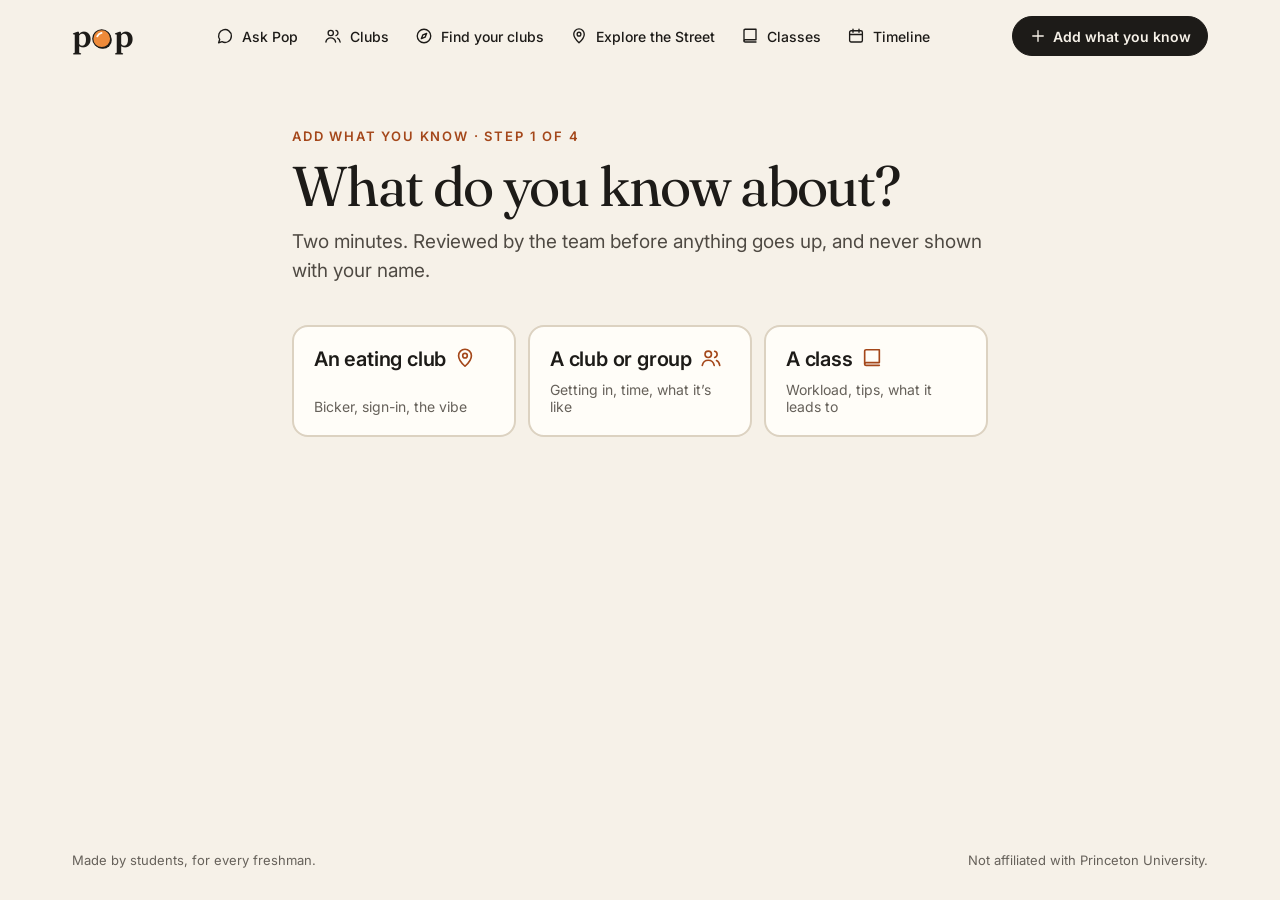
==== add.html @ 15ee219c "Add contribution page, backend, review page and Gemini-backed Ask Pop - Add what you know: questions" ====
<!doctype html>
<html lang="en">
<head>
  <meta charset="utf-8">
  <meta name="viewport" content="width=device-width, initial-scale=1">
  <title>Add what you know · pop</title>
  <link rel="icon" href="assets/bubble.svg" type="image/svg+xml">
  <link rel="preconnect" href="https://fonts.googleapis.com">
  <link rel="preconnect" href="https://fonts.gstatic.com" crossorigin>
  <link rel="stylesheet" href="https://fonts.googleapis.com/css2?family=Fraunces:ital,opsz,wght@0,9..144,300..700;1,9..144,300..700&family=Inter:wght@400;500;600;700&display=swap">
  <link rel="stylesheet" href="css/styles.css">
</head>
<body>
<div class="page">
  <header data-header="add"></header>
  <main class="club-main" id="app"></main>
  <footer data-footer></footer>
</div>
<script src="js/shared.js"></script>
<script src="js/data.js"></script>
<script src="js/add.js"></script>
</body>
</html>
---- css/styles.css ----
/* pop — Popping the Orange Bubble
   One stylesheet for every page. Tokens first, then layout, then components. */

:root {
  --ground: #F6F1E8;
  --surface: #FFFDF8;
  --ink: #1D1B18;
  --ink-hover: #3A3632;
  --text-2: #4F4A43;
  --muted: #66615A;
  --hairline: #DCD2C1;
  --pill: #EDE5D7;
  --orange: #EE8A3A;
  --orange-text: #D9661F;   /* large text only */
  --orange-ink: #A4471A;    /* small orange text, passes 4.5:1 */
  --peach: #F6C59A;
  --tint: #FBE3CC;

  --serif: "Fraunces", Georgia, serif;
  --sans: "Inter", system-ui, -apple-system, sans-serif;

  --radius: 16px;
  --max: 1200px;
}

* { box-sizing: border-box; }
html { -webkit-text-size-adjust: 100%; }
body {
  margin: 0;
  background: var(--ground);
  color: var(--ink);
  font-family: var(--sans);
  -webkit-font-smoothing: antialiased;
}
a { color: var(--ink); }
a:hover { color: var(--orange-ink); }
button { font: inherit; color: inherit; }
:focus-visible { outline: 3px solid var(--ink); outline-offset: 3px; }
.sr-only { position: absolute; width: 1px; height: 1px; overflow: hidden; clip: rect(0 0 0 0); white-space: nowrap; }
.serif { font-family: var(--serif); }
.eyebrow { margin: 0; font-size: 13px; font-weight: 600; letter-spacing: .14em; text-transform: uppercase; color: var(--orange-ink); }
.page { min-height: 100vh; display: flex; flex-direction: column; }
.container { width: 100%; max-width: var(--max); margin: 0 auto; padding: 0 32px; }
@media (max-width: 640px) { .container { padding: 0 20px; } }

/* ---------- Nav ---------- */
.site-header { position: sticky; top: 0; z-index: 10; background: var(--ground); }
.site-header .container { padding-top: 16px; padding-bottom: 16px; display: flex; flex-wrap: wrap; gap: 12px 24px; align-items: center; justify-content: space-between; }
.logo { text-decoration: none; display: inline-flex; align-items: baseline; font-family: var(--serif); font-size: 32px; font-weight: 600; letter-spacing: -.03em; line-height: 1; }
.logo svg { width: 21px; height: 21px; margin: 0 1px; align-self: center; transform: translateY(3px); }
.logo:hover { color: var(--ink); }
.nav { display: flex; flex-wrap: wrap; gap: 2px; align-items: center; }
.nav a { text-decoration: none; font-size: 14px; font-weight: 500; padding: 0 12px; min-height: 40px; border-radius: 999px; display: inline-flex; align-items: center; gap: 8px; transition: background .15s; }
.nav a:hover { background: var(--pill); color: var(--ink); }
.nav a[aria-current="page"] { background: var(--pill); font-weight: 600; }
.nav-cta { text-decoration: none; font-size: 14px; font-weight: 600; border: 1.5px solid var(--ink); border-radius: 999px; padding: 0 16px; min-height: 40px; display: inline-flex; align-items: center; gap: 6px; transition: background .15s, color .15s; }
.nav-cta:hover, .nav-cta[aria-current="page"] { background: var(--ink); color: var(--ground); }
.menu-btn { display: none; font-size: 14px; font-weight: 600; background: none; border: 1.5px solid var(--ink); border-radius: 999px; padding: 0 14px; min-height: 40px; align-items: center; gap: 6px; cursor: pointer; }
@media (max-width: 760px) {
  .menu-btn { display: inline-flex; }
  .site-header .nav, .site-header .nav-cta { display: none; }
  .site-header.open .nav { display: flex; flex-direction: column; align-items: stretch; width: 100%; }
  .site-header.open .nav a { min-height: 48px; }
  .site-header.open .nav-cta { display: inline-flex; }
}
.icon { width: 18px; height: 18px; flex: none; fill: none; stroke: currentColor; stroke-width: 1.8; stroke-linecap: round; stroke-linejoin: round; }

/* ---------- Shared pieces ---------- */
.ask-box { margin: 0; background: var(--surface); border: 2px solid var(--ink); border-radius: var(--radius); box-shadow: 5px 5px 0 var(--ink); padding: 8px 8px 8px 22px; display: flex; gap: 12px; align-items: center; }
.ask-box input { flex: 1; min-width: 0; font: inherit; font-size: 18px; border: none; outline: none; background: none; padding: 14px 0; color: var(--ink); }
.btn { font: inherit; font-size: 15px; font-weight: 600; text-decoration: none; color: var(--ground); background: var(--ink); border: none; border-radius: 10px; padding: 0 22px; min-height: 50px; display: inline-flex; align-items: center; gap: 8px; cursor: pointer; transition: background .15s; }
.btn:hover { background: var(--ink-hover); color: var(--ground); }
.btn.pill { border-radius: 999px; }
.btn.outline { background: var(--surface); color: var(--ink); border: 2px solid var(--ink); }
.btn.outline:hover { background: var(--pill); }
.btn.outline[aria-pressed="true"] { background: var(--ink); color: var(--ground); }
.link-btn { font: inherit; font-size: 15px; background: none; border: none; color: var(--text-2); text-decoration: underline; text-underline-offset: 3px; padding: 12px; cursor: pointer; }
.chip { font: inherit; font-size: 14px; text-decoration: none; color: var(--ink); background: var(--surface); border: 1px solid var(--hairline); border-radius: 999px; padding: 10px 16px; min-height: 44px; display: inline-flex; align-items: center; gap: 8px; cursor: pointer; transition: border-color .15s, transform .15s; }
.chip:hover { border-color: var(--ink); transform: translateY(-1px); color: var(--ink); }
.chip[aria-pressed="true"] { background: var(--tint); }
.site-footer .container { padding-top: 20px; padding-bottom: 32px; display: flex; flex-wrap: wrap; justify-content: space-between; gap: 12px; font-size: 13px; color: var(--muted); }

/* ---------- Bubbles ---------- */
@keyframes life { 0%{transform:scale(0);opacity:0} 6%{transform:scale(1.06);opacity:1} 10%{transform:scale(1)} 70%{transform:translateY(-14px) scale(1)} 75%{transform:translateY(-16px) scale(1.14);opacity:1} 76%{transform:translateY(-16px) scale(0);opacity:0} 100%{transform:scale(0);opacity:0} }
@keyframes burst { 0%,75%{transform:translateY(-16px) scale(.55);opacity:0} 76%{transform:translateY(-16px) scale(.8);opacity:1} 86%{transform:translateY(-16px) scale(1.25);opacity:0} 100%{opacity:0} }
@keyframes bob { 0%,100%{transform:translateY(0) rotate(0)} 50%{transform:translateY(-10px) rotate(-2deg)} }
@keyframes grow { 0%{transform:scale(0)} 70%{transform:scale(1.08)} 100%{transform:scale(1)} }
@keyframes clickburst { 0%{transform:scale(.6);opacity:1} 100%{transform:scale(1.35);opacity:0} }
@keyframes popword { 0%{transform:scale(.4) rotate(-12deg);opacity:0} 30%{transform:scale(1.1) rotate(-8deg);opacity:1} 100%{transform:scale(1) rotate(-8deg);opacity:0} }
@keyframes rise { 0%{transform:translateY(8px);opacity:0} 100%{transform:translateY(0);opacity:1} }
@keyframes slide { 0%{transform:translateX(24px);opacity:0} 100%{transform:translateX(0);opacity:1} }
@keyframes hop { 0%,60%,100%{transform:translateY(0)} 30%{transform:translateY(-6px)} }

.bubble-stage { position: relative; height: 440px; flex: 1 1 340px; min-width: 300px; }
.ambient { position: absolute; animation: life 10s cubic-bezier(.3,.7,.3,1) infinite both; }
.ambient-burst { position: absolute; pointer-events: none; animation: burst 10s linear infinite both; }
.d2 { animation-delay: -3.3s; } .d3 { animation-delay: -6.6s; }
.ambient svg, .ambient-burst svg { width: 100%; height: 100%; display: block; }
.hero-bubble-wrap { position: absolute; left: 50%; top: 50%; width: 270px; height: 270px; margin: -135px 0 0 -135px; }
.hero-bubble-wrap .bob { width: 100%; height: 100%; animation: bob 5s ease-in-out infinite; }
.hero-bubble { width: 100%; height: 100%; display: block; border: none; background: none; padding: 0; cursor: pointer; animation: grow .45s cubic-bezier(.3,1.4,.5,1) both; }
.hero-bubble svg { width: 100%; height: 100%; overflow: visible; }
.pop-burst { position: absolute; inset: -20%; width: 140%; height: 140%; animation: clickburst .6s ease-out forwards; }
.pop-word { position: absolute; inset: 0; display: flex; align-items: center; justify-content: center; font-family: var(--serif); font-style: italic; font-weight: 600; font-size: 64px; letter-spacing: -.03em; animation: popword .7s ease-out forwards; }
.rise { animation: rise .3s ease-out both; }
.slide { animation: slide .32s cubic-bezier(.2,.7,.3,1) both; }

/* ---------- Home ---------- */
.hero { flex: 1; display: flex; flex-wrap: wrap; gap: 48px; align-items: center; padding-top: 56px; padding-bottom: 80px; }
.hero-copy { flex: 999 1 520px; min-width: 0; display: flex; flex-direction: column; gap: 28px; }
.hero h1 { margin: 0; font-family: var(--serif); font-weight: 400; font-size: clamp(56px, 7.4vw, 96px); line-height: .94; letter-spacing: -.035em; text-wrap: balance; }
.hero h1 em { font-weight: 500; }
.hero h1 .orange { color: var(--orange-text); }
.hero p { margin: 0; max-width: 480px; font-size: 19px; line-height: 1.55; color: var(--text-2); }
.hero .ask-box { margin-top: 16px; max-width: 620px; }

/* ---------- Ask ---------- */
.ask-main { flex: 1; width: 100%; padding: 32px; display: flex; flex-direction: column; }
.ask-empty { flex: 1; width: 100%; max-width: 640px; margin: 0 auto; padding-top: 48px; display: flex; flex-direction: column; align-items: center; text-align: center; gap: 24px; }
.ask-empty .ask-box { width: 100%; }
.ask-empty h1 { margin: 0; font-family: var(--serif); font-weight: 400; font-size: 52px; line-height: 1; letter-spacing: -.03em; }
.ask-empty p.lead { margin: 10px 0 0; font-size: 17px; line-height: 1.5; color: var(--text-2); }
.ask-empty .bobbing { width: 72px; height: 72px; animation: bob 4s ease-in-out infinite; }
.starters { width: 100%; display: grid; grid-template-columns: repeat(auto-fit, minmax(260px, 1fr)); gap: 10px; text-align: left; }
.starter { font: inherit; font-size: 15px; line-height: 1.35; text-align: left; background: var(--surface); border: 1px solid var(--hairline); border-radius: 14px; padding: 14px 16px; min-height: 56px; cursor: pointer; color: var(--ink); display: flex; justify-content: space-between; align-items: center; gap: 12px; transition: border-color .15s, transform .15s; }
.starter:hover { border-color: var(--ink); transform: translateY(-1px); }
.starter > .icon { stroke: #A39A8C; width: 16px; height: 16px; }
.starter span .icon { color: var(--orange-ink); }
.chat { flex: 1; width: 100%; max-width: 680px; margin: 0 auto; display: flex; flex-direction: column; gap: 24px; }
.chat-top { display: flex; justify-content: space-between; align-items: center; }
.msg-user { align-self: flex-end; max-width: 78%; background: var(--ink); color: var(--ground); border-radius: 16px 16px 4px 16px; padding: 12px 16px; font-size: 16px; line-height: 1.45; }
.msg-bot { display: flex; gap: 12px; align-items: flex-start; }
.msg-bot > svg { flex: none; width: 30px; height: 30px; margin-top: 2px; }
.msg-body { flex: 1; min-width: 0; display: flex; flex-direction: column; gap: 12px; }
.msg-body p { margin: 0; font-size: 18px; line-height: 1.6; }
.msg-body p.more { font-size: 16px; color: var(--text-2); }
.msg-body figure { margin: 0; padding: 14px 16px; background: var(--surface); border: 1px solid var(--hairline); border-radius: 12px; display: flex; flex-direction: column; gap: 6px; }
.msg-body blockquote { margin: 0; font-family: var(--serif); font-style: italic; font-size: 18px; line-height: 1.4; }
.msg-body figcaption { font-size: 13px; color: var(--muted); }
.msg-actions { display: flex; flex-wrap: wrap; gap: 4px 16px; align-items: center; font-size: 14px; }
.msg-actions button { font: inherit; font-size: 14px; font-weight: 600; background: none; border: none; padding: 8px 0; cursor: pointer; text-decoration: underline; text-underline-offset: 3px; }
.msg-actions a { color: var(--muted); padding: 8px 0; }
.msg-actions button, .msg-actions a { display: inline-flex; align-items: center; gap: 6px; }
.msg-actions .icon { width: 16px; height: 16px; }
.tile .icon { width: 22px; height: 22px; color: var(--orange-ink); }
.tile[aria-pressed="true"] .icon { color: var(--peach); }
.card .eyebrow .icon, .club-head .icon { width: 16px; height: 16px; }
.typing { display: flex; gap: 10px; align-items: center; padding-left: 42px; }
.typing span { display: block; width: 10px; height: 10px; border-radius: 50%; background: var(--orange); border: 1.5px solid var(--ink); animation: hop 1s ease-in-out infinite; }
.typing span:nth-child(2) { animation-delay: .15s; } .typing span:nth-child(3) { animation-delay: .3s; }
.followups { display: flex; flex-wrap: wrap; gap: 8px; padding-left: 42px; }
.chat .ask-box { margin-top: auto; padding-left: 20px; }
.chat .ask-box input { font-size: 17px; padding: 12px 0; }

/* ---------- Club ---------- */
.club-main { flex: 1; width: 100%; max-width: 760px; margin: 0 auto; padding: 56px 32px 72px; display: flex; flex-direction: column; gap: 40px; }
.club-head { display: flex; flex-direction: column; gap: 14px; }
.club-head h1 { margin: 0; font-family: var(--serif); font-weight: 400; font-size: clamp(40px, 5vw, 56px); line-height: 1; letter-spacing: -.03em; }
.club-head .vibe { margin: 0; font-size: 19px; line-height: 1.5; color: var(--text-2); }
.club-head .facts { margin: 4px 0 0; font-size: 15px; color: var(--muted); }
.card { background: var(--surface); border: 1px solid var(--hairline); border-radius: var(--radius); padding: 36px; min-height: 280px; overflow: hidden; }
.card-inner { margin: 0; display: flex; flex-direction: column; gap: 16px; }
.card .statement, .card blockquote { margin: 0; font-family: var(--serif); font-size: 34px; line-height: 1.15; letter-spacing: -.02em; }
.card .card-text { margin: 0; font-size: 19px; line-height: 1.55; color: var(--text-2); max-width: 600px; }
.card figcaption { font-size: 14px; color: var(--muted); }
.card-nav { display: flex; align-items: center; gap: 12px; margin-top: 20px; }
.dots { display: flex; gap: 6px; margin-right: auto; }
.dots span { width: 8px; height: 8px; border-radius: 4px; background: #CFC6B8; display: block; transition: width .2s, background .2s; }
.dots span.on { width: 22px; background: var(--ink); }
.round-btn { width: 48px; height: 48px; border-radius: 50%; border: 1px solid var(--hairline); background: none; display: flex; align-items: center; justify-content: center; cursor: pointer; }
.round-btn:hover { background: var(--pill); }
.round-btn[hidden] { display: none; }
.ask-link { align-self: flex-start; font-size: 15px; font-weight: 600; padding: 8px 0; }

/* ---------- Quiz ---------- */
.quiz-header .container { min-height: 72px; display: flex; gap: 24px; align-items: center; }
.quiz-header { border-bottom: 1px solid var(--hairline); }
.progress { flex: 1; max-width: 480px; margin: 0 auto; height: 6px; border-radius: 3px; background: #E3DACB; overflow: hidden; }
.progress div { height: 100%; background: var(--orange); transition: width .4s ease; }
.quiz-main { flex: 1; max-width: 1100px; padding-top: 32px; padding-bottom: 48px; display: flex; flex-wrap: wrap; gap: 48px; align-items: center; }
.quiz-art { flex: 1 1 300px; height: 380px; position: relative; display: flex; align-items: center; justify-content: center; }
.quiz-bubble { display: block; width: 300px; height: 300px; transition: transform .45s cubic-bezier(.3,1.5,.5,1); }
.quiz-bubble svg { width: 100%; height: 100%; overflow: visible; animation: bob 4s ease-in-out infinite; }
.quiz-note { position: absolute; bottom: 0; left: 0; right: 0; margin: 0; text-align: center; font-family: var(--serif); font-style: italic; font-size: 15px; color: var(--muted); }
.quiz-art .pop-burst { position: absolute; inset: auto; width: 360px; height: 360px; }
.quiz-art .pop-word { inset: auto; font-size: 72px; }
.quiz-panel { flex: 999 1 480px; min-width: 0; display: flex; flex-direction: column; gap: 28px; }
.quiz-panel h1 { margin: 10px 0 0; font-family: var(--serif); font-weight: 400; font-size: clamp(36px, 4.4vw, 52px); line-height: 1.05; letter-spacing: -.03em; text-wrap: balance; }
.tiles { display: grid; grid-template-columns: repeat(2, minmax(0, 1fr)); gap: 12px; }
.tile { text-align: left; background: var(--surface); border: 2px solid var(--hairline); border-radius: var(--radius); padding: 20px; min-height: 112px; display: flex; flex-direction: column; justify-content: space-between; gap: 8px; cursor: pointer; transition: border-color .15s, transform .15s; }
.tile:hover { border-color: var(--ink); transform: translateY(-2px); }
.tile[aria-pressed="true"] { background: var(--ink); color: var(--ground); border-color: var(--ink); }
.tile .t { font-size: 20px; font-weight: 600; letter-spacing: -.01em; }
.tile .s { font-size: 14px; color: var(--muted); }
.tile[aria-pressed="true"] .s { color: #CFC6B8; }
.quiz-foot { display: flex; gap: 8px; align-items: center; }
.quiz-foot .privacy { margin-left: auto; font-size: 13px; color: var(--muted); }
.results a { text-decoration: none; display: flex; gap: 20px; align-items: center; padding: 20px 4px; border-top: 1px solid var(--hairline); }
.results .n { font-family: var(--serif); font-size: 40px; font-weight: 300; color: var(--orange-ink); width: 48px; font-variant-numeric: tabular-nums; }
.results .name { font-size: 20px; font-weight: 600; letter-spacing: -.01em; display: block; }
.results .why { font-size: 15px; color: var(--text-2); line-height: 1.45; }
.results-actions { display: flex; flex-wrap: wrap; gap: 12px; align-items: center; }

@media (max-width: 640px) {
  .tiles { grid-template-columns: 1fr; }
  .card { padding: 24px; }
  .card .statement, .card blockquote { font-size: 28px; }
  .bubble-stage { height: 320px; }
}

@media (prefers-reduced-motion: reduce) {
  *, *::before, *::after { animation: none !important; transition: none !important; }
  .ambient { opacity: 1; }
  .ambient-burst { opacity: 0; }
}
/* Club directory + Street list (added) */
.back-link { align-self: flex-start; display: inline-flex; align-items: center; gap: 6px; font-size: 14px; color: var(--muted); text-decoration: none; margin-bottom: -16px; padding: 6px 0; }
.dir-section { display: flex; flex-direction: column; gap: 12px; }
.dir-title { margin: 0; font-size: 13px; font-weight: 600; letter-spacing: .14em; text-transform: uppercase; color: var(--muted); }
.dir-list { display: flex; flex-direction: column; }
.dir-row { display: flex; align-items: center; gap: 16px; padding: 18px 4px; border-top: 1px solid var(--hairline); text-decoration: none; transition: background .15s; }
.dir-row:last-of-type { border-bottom: 1px solid var(--hairline); }
.dir-row:hover { background: var(--surface); color: var(--ink); }
.dir-icon { width: 40px; height: 40px; flex: none; border-radius: 50%; background: var(--pill); display: flex; align-items: center; justify-content: center; color: var(--orange-ink); }
.dir-text { flex: 1; display: flex; flex-direction: column; gap: 2px; }
.dir-name { font-family: var(--serif); font-size: 24px; letter-spacing: -.01em; }
.dir-blurb { font-size: 14px; color: var(--muted); }
.dir-row.muted .dir-name { color: var(--text-2); }
.dir-row.muted .dir-icon { background: none; border: 1px dashed #CFC6B8; color: var(--muted); }

/* Fact vs. student take labels */
.kind { margin-left: 8px; font-size: 11px; font-weight: 600; letter-spacing: .06em; text-transform: uppercase; border-radius: 999px; padding: 3px 8px; }
.kind.fact { background: #E4EEDF; color: #2F5A22; }
.kind.take { background: var(--tint); color: var(--orange-ink); }
.card .statement.long { font-size: 26px; line-height: 1.3; }
.card .card-by { margin: 0; font-size: 14px; color: var(--muted); }
.empty-card .btn { margin-top: 8px; }

/* Add what you know + review */
.tiles.three { grid-template-columns: repeat(3, minmax(0, 1fr)); }
.chips { display: flex; flex-wrap: wrap; gap: 8px; }
.field { display: flex; flex-direction: column; gap: 8px; margin: 0; }
.field label { font-size: 17px; font-weight: 600; line-height: 1.4; }
.field .hint { margin: -4px 0 0; font-size: 14px; color: var(--muted); }
.field .optional, .optional { font-weight: 400; font-size: 14px; color: var(--muted); }
.field input[type="text"], .field input[type="password"], .field textarea { font: inherit; font-size: 16px; line-height: 1.5; color: var(--ink); background: var(--surface); border: 1.5px solid #B9AE9C; border-radius: 12px; padding: 12px 14px; width: 100%; }
.field textarea { resize: vertical; min-height: 92px; }
.field input:focus-visible, .field textarea:focus-visible { outline: 3px solid var(--ink); outline-offset: 1px; border-color: var(--ink); }
.field-row { display: flex; gap: 10px; flex-wrap: wrap; }
.field-row input { flex: 1 1 220px; width: auto; }
.add-form { display: flex; flex-direction: column; gap: 28px; }
.guide { display: flex; gap: 12px; align-items: flex-start; background: var(--pill); border-radius: 12px; padding: 14px 16px; font-size: 15px; line-height: 1.5; color: var(--text-2); }
.guide .icon { margin-top: 3px; color: var(--orange-ink); }
.hp { position: absolute; left: -9999px; width: 1px; height: 1px; overflow: hidden; }
.form-error { margin: 0; min-height: 1px; font-size: 15px; font-weight: 600; color: #A12B1A; }
.form-error:empty { display: none; }
.btn[disabled] { opacity: .6; cursor: default; }
.thanks { display: flex; flex-direction: column; gap: 24px; }
.thanks-art { position: relative; width: 160px; height: 160px; }
.thanks-art .pop-burst { inset: 0; width: 100%; height: 100%; }
.thanks-art .pop-word { font-size: 40px; animation-duration: 1.4s; }
.card.review { min-height: 0; display: flex; flex-direction: column; gap: 14px; padding: 24px; margin-bottom: 12px; }
.review-q { margin: 0 0 4px; font-weight: 600; font-size: 15px; }
.open-qs { margin: 0; padding-left: 20px; display: flex; flex-direction: column; gap: 8px; font-size: 16px; }
@media (max-width: 640px) { .tiles.three { grid-template-columns: 1fr; } }
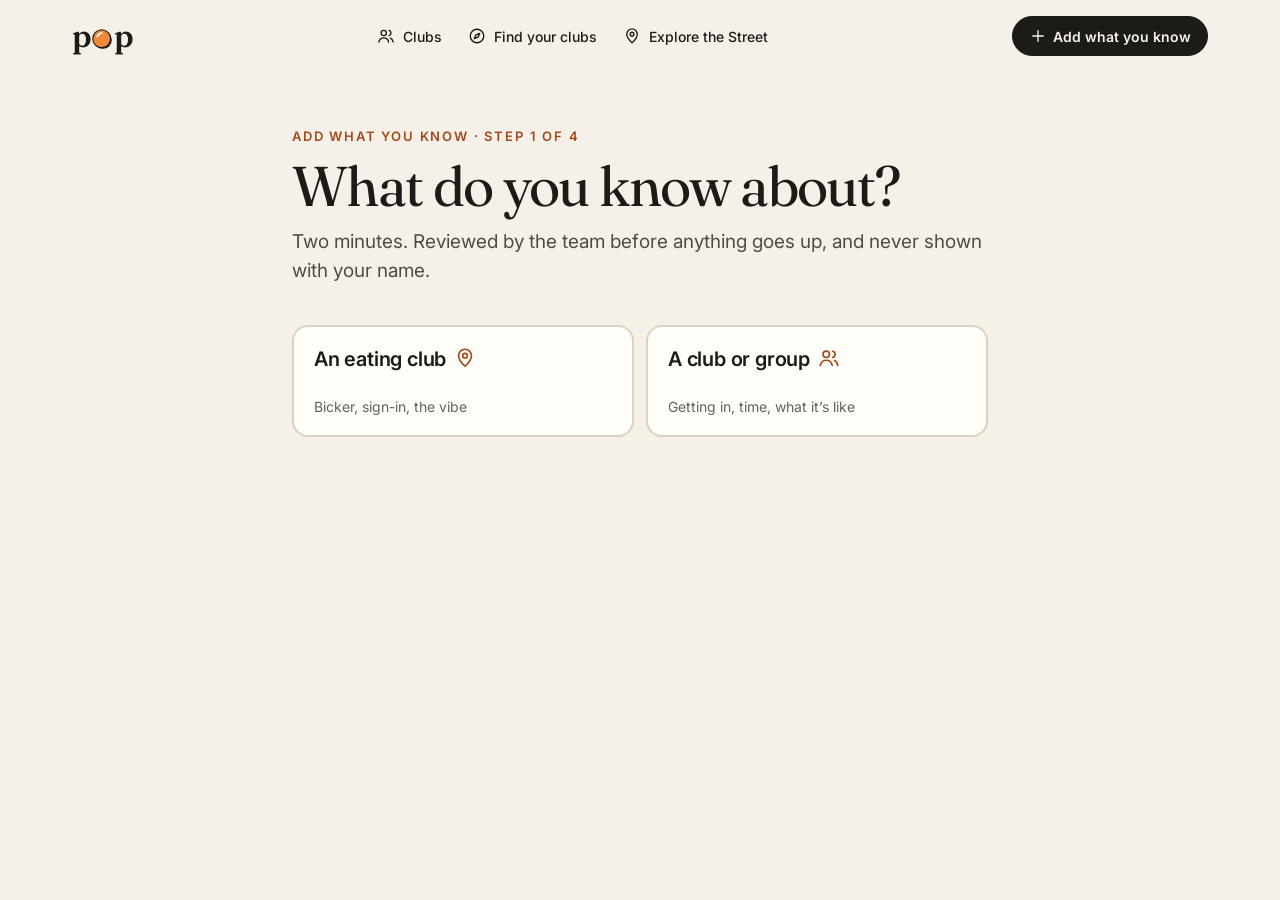
==== commit 83c9eeaa: "Remove the site footer Co-Authored-By: Claude Fable 5.2 <noreply@anthropic.com> Claude-Session: http" ====
--- a/add.html
+++ b/add.html
@@ -14,10 +14,10 @@
 <div class="page">
   <header data-header="add"></header>
   <main class="club-main" id="app"></main>
-  <footer data-footer></footer>
 </div>
 <script src="js/shared.js"></script>
 <script src="js/data.js"></script>
+<script src="js/orgs.js"></script>
 <script src="js/add.js"></script>
 </body>
 </html>
--- a/css/styles.css
+++ b/css/styles.css
@@ -78,7 +78,6 @@
 .chip { font: inherit; font-size: 14px; text-decoration: none; color: var(--ink); background: var(--surface); border: 1px solid var(--hairline); border-radius: 999px; padding: 10px 16px; min-height: 44px; display: inline-flex; align-items: center; gap: 8px; cursor: pointer; transition: border-color .15s, transform .15s; }
 .chip:hover { border-color: var(--ink); transform: translateY(-1px); color: var(--ink); }
 .chip[aria-pressed="true"] { background: var(--tint); }
-.site-footer .container { padding-top: 20px; padding-bottom: 32px; display: flex; flex-wrap: wrap; justify-content: space-between; gap: 12px; font-size: 13px; color: var(--muted); }
 
 /* ---------- Bubbles ---------- */
 @keyframes life { 0%{transform:scale(0);opacity:0} 6%{transform:scale(1.06);opacity:1} 10%{transform:scale(1)} 70%{transform:translateY(-14px) scale(1)} 75%{transform:translateY(-16px) scale(1.14);opacity:1} 76%{transform:translateY(-16px) scale(0);opacity:0} 100%{transform:scale(0);opacity:0} }
@@ -263,3 +262,40 @@
 .review-q { margin: 0 0 4px; font-weight: 600; font-size: 15px; }
 .open-qs { margin: 0; padding-left: 20px; display: flex; flex-direction: column; gap: 8px; font-size: 16px; }
 @media (max-width: 640px) { .tiles.three { grid-template-columns: 1fr; } }
+
+/* Club finder: search + category filters */
+.finder { display: flex; flex-direction: column; gap: 14px; }
+.search-box { display: flex; align-items: center; gap: 10px; background: var(--surface); border: 1.5px solid #B9AE9C; border-radius: 14px; padding: 0 16px; }
+.search-box:focus-within { border-color: var(--ink); outline: 3px solid var(--ink); outline-offset: 1px; }
+.search-box .icon { color: var(--muted); }
+.search-box input[type="text"] { border: none; background: none; padding: 14px 0; font-size: 17px; outline: none; }
+.chip[aria-pressed="true"] { background: var(--ink); color: var(--ground); border-color: var(--ink); }
+.dir-results { display: flex; flex-direction: column; gap: 24px; }
+.az-note { margin: 0 0 4px; font-size: 14px; color: var(--muted); }
+@media (max-width: 640px) {
+  #filters { flex-wrap: nowrap; overflow-x: auto; margin: 0 -20px; padding: 2px 20px 6px; scrollbar-width: none; }
+  #filters .chip { flex: none; }
+}
+
+/* Home buttons and link cards */
+.hero-cta { display: flex; flex-wrap: wrap; gap: 12px; margin-top: 12px; }
+.btn.big { min-height: 58px; padding: 0 28px; font-size: 17px; }
+.hero-cta .btn:not(.outline) { box-shadow: 4px 4px 0 var(--orange); }
+.hero-cards { display: grid; grid-template-columns: repeat(auto-fit, minmax(250px, 1fr)); gap: 12px; max-width: 620px; }
+.hero-card { display: flex; align-items: center; gap: 14px; padding: 14px 16px; background: var(--surface); border: 1px solid var(--hairline); border-radius: 14px; text-decoration: none; transition: border-color .15s, transform .15s; }
+.hero-card:hover { border-color: var(--ink); transform: translateY(-1px); color: var(--ink); }
+.hero-card > span:nth-child(2) { flex: 1; display: flex; flex-direction: column; gap: 2px; }
+.hero-card-icon { width: 40px; height: 40px; flex: none; border-radius: 50%; background: var(--pill); color: var(--orange-ink); display: flex; align-items: center; justify-content: center; }
+.hero-card-title { font-size: 16px; font-weight: 600; }
+.hero-card-sub { font-size: 13px; line-height: 1.35; color: var(--muted); }
+.hero-card > .icon { color: var(--muted); }
+
+/* Quiz: eight interest tiles, and "why it fits" tags on results */
+.tile.compact { min-height: 88px; padding: 16px; }
+.tile.compact .t { font-size: 17px; }
+.results .fit { display: flex; flex-wrap: wrap; gap: 6px 12px; margin-top: 6px; font-size: 13px; font-weight: 600; color: var(--orange-ink); }
+.results .fit span { display: inline-flex; align-items: center; gap: 4px; }
+.results .fit .icon { width: 14px; height: 14px; }
+.quiz-panel h1:focus { outline: none; }
+.card .card-site { align-self: flex-start; display: inline-flex; align-items: center; gap: 6px; font-size: 15px; font-weight: 600; }
+.card .card-site .icon { width: 16px; height: 16px; }
